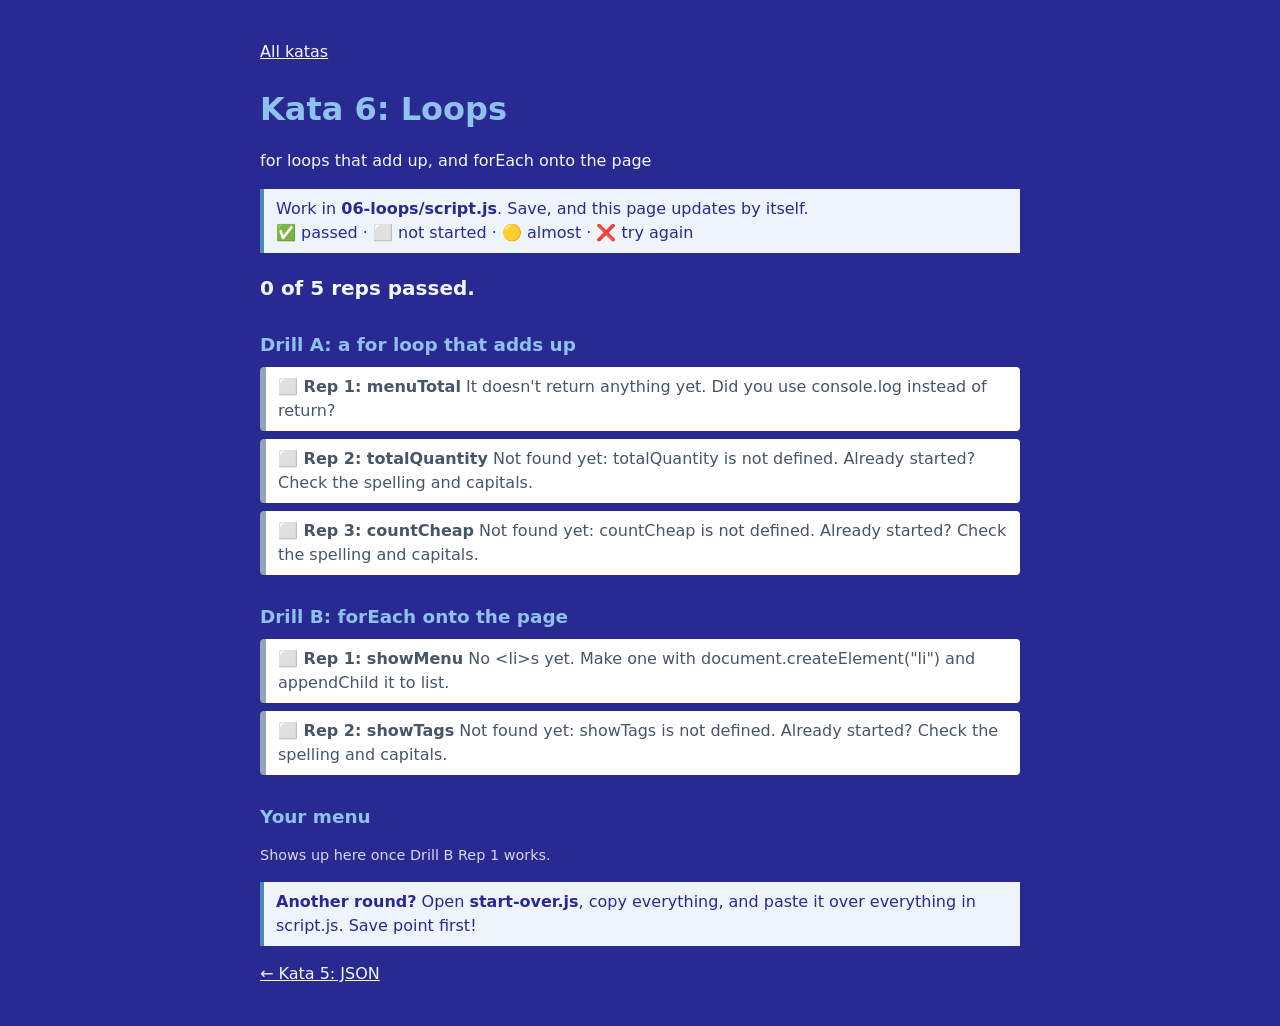
==== 06-loops/index.html @ abd24a5c "initial commit" ====
<!doctype html>
<html lang="en">
  <head>
    <meta charset="UTF-8" />
    <meta name="viewport" content="width=device-width, initial-scale=1.0" />
    <title>Kata 6: Loops</title>
    <link rel="stylesheet" href="../style.css" />
  </head>
  <body>
    <p class="nav"><a href="../index.html">All katas</a></p>
    <h1>Kata 6: Loops</h1>
    <p>for loops that add up, and forEach onto the page</p>
    <p class="tip">
      Work in <strong>06-loops/script.js</strong>. Save, and this page updates by itself.<br />
      ✅ passed · ⬜ not started · 🟡 almost · ❌ try again
    </p>

    <p id="summary"></p>
    <div id="results"></div>

    <h2>Your menu</h2>
    <p class="small">Shows up here once Drill B Rep 1 works.</p>
    <ul id="my-menu"></ul>

    <p class="tip">
      <strong>Another round?</strong> Open <strong>start-over.js</strong>, copy everything,
      and paste it over everything in script.js. Save point first!
    </p>
    <p class="nav"><a href="../05-json/index.html">← Kata 5: JSON</a> </p>

    <script src="../kata-check.js"></script>
    <script src="script.js"></script>
    <script src="checks.js"></script>
  </body>
</html>
---- style.css ----
body {
  font-family: system-ui, sans-serif;
  max-width: 760px;
  margin: 40px auto;
  padding: 0 16px;
  line-height: 1.5;
  background: #282a92;
  color: #f4f7f9;
}

h1 {
  color: #8fc1ec;
  margin-bottom: 0;
}

h2 {
  color: #8fc1ec;
  font-size: 1.15rem;
  margin: 28px 0 8px;
}

a {
  color: #f4f7f9;
}

.nav {
  display: flex;
  justify-content: space-between;
  gap: 12px;
}

.tip {
  background: #eef4fa;
  border-left: 4px solid #4e89bd;
  padding: 8px 12px;
  color: #282a92;
}

.small {
  font-size: 0.9rem;
  opacity: 0.85;
}

#summary {
  font-size: 1.25rem;
  font-weight: bold;
}

#summary.warning {
  background: #fff3cd;
  color: #6b4b00;
  padding: 10px 12px;
  border-radius: 4px;
}

.reps {
  list-style: none;
  padding: 0;
  margin: 0;
}

.reps li {
  background: #ffffff;
  color: #1e293b;
  border-left: 6px solid #94a3b8;
  border-radius: 4px;
  padding: 8px 12px;
  margin-bottom: 8px;
}

.reps li.pass { border-left-color: #2e9e5b; }
.reps li.almost { border-left-color: #e0a800; }
.reps li.fail { border-left-color: #e06c75; }
.reps li.todo { color: #475569; }

.topics {
  list-style: none;
  padding: 0;
}

.topics li {
  background: #ffffff;
  border-radius: 4px;
  margin-bottom: 10px;
}

.topics a {
  display: block;
  padding: 12px 16px;
  color: #282a92;
  text-decoration: none;
}

.topics a:hover,
.topics a:focus {
  outline: 3px solid #8fc1ec;
}

.topics span {
  display: block;
  color: #475569;
  font-size: 0.95rem;
}

code {
  background: #f0f0f0;
  padding: 1px 4px;
  border-radius: 3px;
  color: #282a92;
}
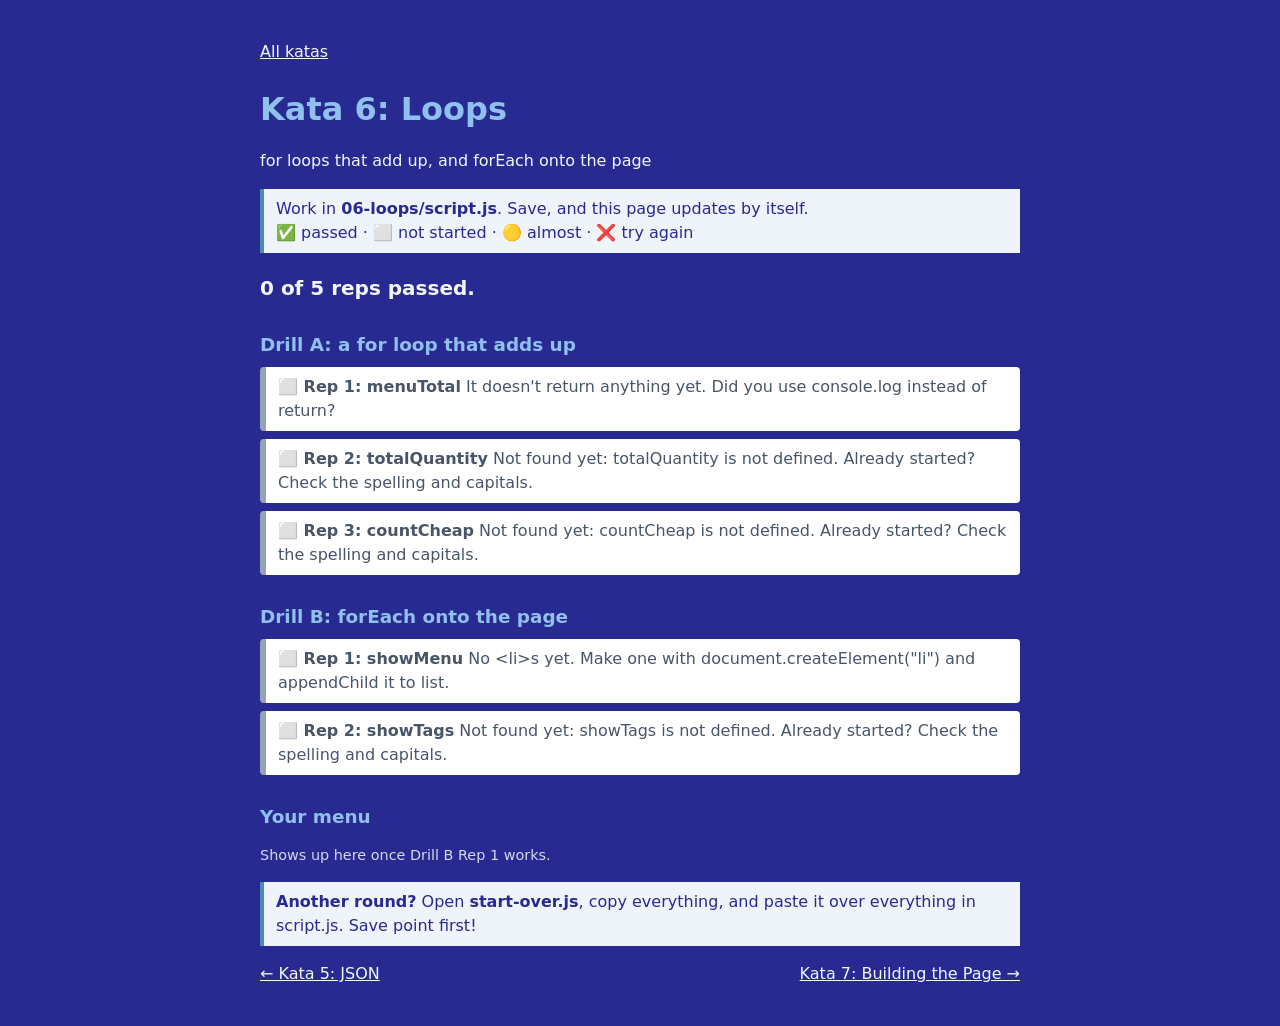
==== commit 758843a2: "Added new katas" ====
--- a/06-loops/index.html
+++ b/06-loops/index.html
@@ -26,7 +26,7 @@
       <strong>Another round?</strong> Open <strong>start-over.js</strong>, copy everything,
       and paste it over everything in script.js. Save point first!
     </p>
-    <p class="nav"><a href="../05-json/index.html">← Kata 5: JSON</a> </p>
+    <p class="nav"><a href="../05-json/index.html">← Kata 5: JSON</a> <a href="../07-page/index.html">Kata 7: Building the Page →</a></p>
 
     <script src="../kata-check.js"></script>
     <script src="script.js"></script>
--- a/style.css
+++ b/style.css
@@ -108,3 +108,57 @@
   border-radius: 3px;
   color: #282a92;
 }
+
+/* Kata 7: cards made by makeCard */
+.cards .card {
+  background: #ffffff;
+  color: #1e293b;
+  border-radius: 4px;
+  padding: 8px 16px;
+  margin-bottom: 8px;
+}
+
+.cards .card h3 {
+  margin: 4px 0;
+}
+
+/* Kata 9: the student's page, shown in a box */
+.preview {
+  width: 100%;
+  height: 720px;
+  border: none;
+  border-radius: 4px;
+  background: #ffffff;
+}
+
+/* Kata 10: requests to make in the API tool */
+.requests {
+  list-style: none;
+  padding: 0;
+}
+
+.requests li {
+  background: #ffffff;
+  color: #1e293b;
+  border-left: 6px solid #94a3b8;
+  border-radius: 4px;
+  padding: 10px 14px;
+  margin-bottom: 10px;
+}
+
+.requests li.done {
+  border-left-color: #2e9e5b;
+}
+
+.requests label {
+  display: block;
+  margin-bottom: 4px;
+  font-weight: bold;
+  cursor: pointer;
+}
+
+.requests .url {
+  display: block;
+  word-break: break-all;
+  margin: 4px 0;
+}
